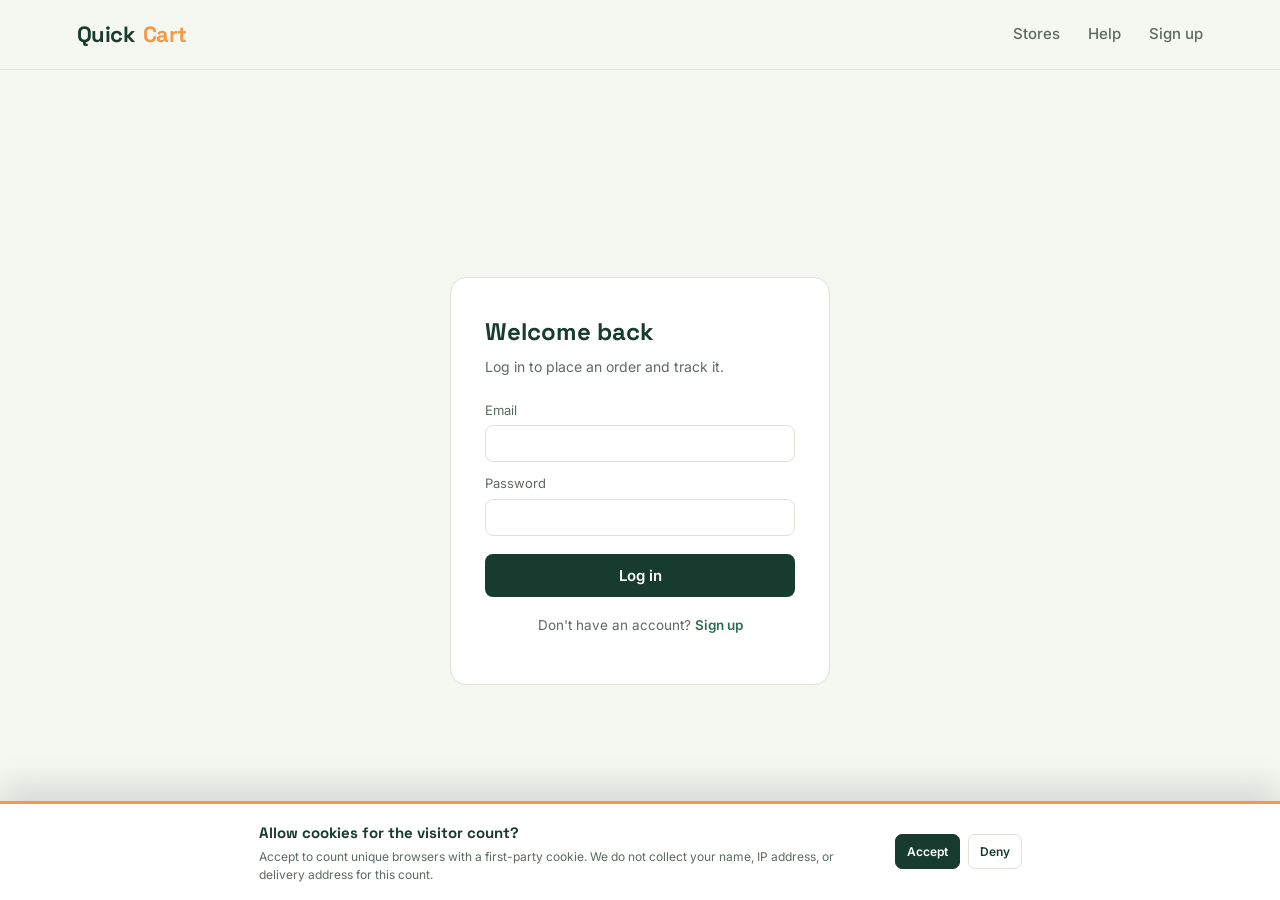
==== src/main/resources/static/login.html @ e5725293 "New App" ====
<!DOCTYPE html>
<html lang="en">
<head>
<meta charset="UTF-8">
<meta name="viewport" content="width=device-width, initial-scale=1.0">
<title>Log in — QuickCart</title>
<link rel="preconnect" href="https://fonts.googleapis.com">
<link href="https://fonts.googleapis.com/css2?family=Space+Grotesk:wght@500;600;700&family=Inter:wght@400;500;600&display=swap" rel="stylesheet">
<link rel="stylesheet" href="style.css">
</head>
<body>

<header>
  <a href="index.html" class="brand">Quick<span>Cart</span></a>
  <nav><ul>
    <li><a href="stores.html">Stores</a></li>
    <li><a href="help.html">Help</a></li>
    <li><a href="signup.html">Sign up</a></li>
  </ul></nav>
</header>

<div class="auth-wrap">
  <div class="auth-card">
    <h2>Welcome back</h2>
    <p class="sub">Log in to place an order and track it.</p>
    <p class="auth-error" id="errorMsg"></p>
    <form id="loginForm">
      <div class="field">
        <label for="email">Email</label>
        <input type="email" id="email" required>
      </div>
      <div class="field">
        <label for="password">Password</label>
        <input type="password" id="password" required>
      </div>
      <button type="submit" class="auth-btn">Log in</button>
    </form>
    <p class="auth-switch">Don't have an account? <a href="signup.html">Sign up</a></p>
  </div>
</div>

<script src="common.js"></script>
<script>
document.getElementById('loginForm').addEventListener('submit', async (e) => {
  e.preventDefault();
  const email = document.getElementById('email').value.trim();
  const password = document.getElementById('password').value;
  const errBox = document.getElementById('errorMsg');
  errBox.classList.remove('show');

  try {
    const data = await api('/api/login', {
      method: 'POST',
      body: JSON.stringify({ email, password })
    });
    setSession(data.token, data.user);
    window.location.href = 'index.html';
  } catch (err) {
    errBox.textContent = err.message;
    errBox.classList.add('show');
  }
});
</script>
</body>
</html>
---- src/main/resources/static/style.css ----
:root{
  --green-deep:#173B2E;
  --green-mid:#2C6E4F;
  --paper:#F5F7F1;
  --paper-card:#FFFFFF;
  --ink:#14231C;
  --mango:#F2994A;
  --teal:#2D6A6A;
  --line:#DEE4D8;
  --muted:#5C6B60;
  --error:#C0392B;
}
*{box-sizing:border-box;}
body{margin:0;background:var(--paper);color:var(--ink);font-family:'Inter',sans-serif;line-height:1.5;}
h1,h2,h3,.brand,.price{font-family:'Space Grotesk',sans-serif;}
a{color:inherit;}
img{max-width:100%;display:block;}

/* NAV */
header{
  display:flex;align-items:center;justify-content:space-between;
  padding:18px 6vw;position:sticky;top:0;background:var(--paper);
  border-bottom:1px solid var(--line);z-index:10;
}
.brand{font-size:22px;font-weight:700;color:var(--green-deep);display:flex;align-items:center;gap:8px;letter-spacing:-0.02em;text-decoration:none;}
.brand span{color:var(--mango);}
nav ul{display:flex;gap:28px;list-style:none;margin:0;padding:0;font-size:15px;font-weight:500;color:var(--muted);align-items:center;}
nav a{text-decoration:none;cursor:pointer;}
nav a:hover{color:var(--green-deep);}
.cart-btn{
  background:var(--green-deep);color:#fff;border:none;border-radius:8px;
  padding:10px 18px;font-family:'Inter';font-weight:600;font-size:14px;
  cursor:pointer;display:flex;align-items:center;gap:8px;
}
.cart-count{
  background:var(--mango);color:#fff;border-radius:50%;width:20px;height:20px;
  display:flex;align-items:center;justify-content:center;font-size:12px;
}
.account-pill{
  background:var(--paper-card);border:1px solid var(--line);padding:8px 14px;
  border-radius:20px;font-size:13px;cursor:pointer;font-family:'Inter';
}
.delivery-banner{
  margin:18px 6vw 0;padding:16px 20px;display:flex;align-items:center;gap:16px;
  background:#E6EEE5;border:1px solid #D4E0D3;border-left:4px solid var(--mango);border-radius:10px;
}
.banner-mark{width:42px;height:42px;display:grid;place-items:center;flex:none;border-radius:50%;
  background:var(--green-deep);color:#fff;font-family:'Space Grotesk';font-weight:700;font-size:13px;}
.banner-copy{display:flex;flex-direction:column;gap:2px;flex:1;}
.banner-copy strong{color:var(--green-deep);font-family:'Space Grotesk';font-size:15px;}
.banner-copy span,.banner-action span{color:var(--muted);font-size:12px;}
.banner-action{display:flex;flex-direction:column;line-height:1.35;padding:0 18px;border-left:1px solid #C9D7C9;}
.banner-action strong{font-family:'Space Grotesk';font-size:18px;color:var(--green-deep);}
.banner-link{display:flex;gap:8px;align-items:center;white-space:nowrap;color:var(--green-deep);font-size:13px;font-weight:700;text-decoration:none;}
.banner-link:hover{color:var(--green-mid);}

.location-section{
  margin:0 6vw 42px;padding:28px 30px;display:flex;align-items:center;justify-content:space-between;gap:28px;
  background:#E6EEE5;border:1px solid #D4E0D3;border-radius:12px;
}
.location-intro{max-width:390px;}
.location-kicker{color:var(--green-mid);font-size:11px;font-weight:700;letter-spacing:.08em;}
.location-intro h2{margin:6px 0;font-size:24px;color:var(--green-deep);}
.location-intro p{margin:0;color:var(--muted);font-size:14px;}
.location-form{width:min(100%,430px);}
.location-form label{display:block;margin-bottom:6px;font-size:13px;font-weight:600;color:var(--green-deep);}
.location-controls{display:flex;gap:8px;}
.location-controls select{flex:1;min-width:0;border:1px solid var(--line);border-radius:8px;padding:11px 12px;background:#fff;color:var(--ink);font:14px 'Inter',sans-serif;}
.location-submit{border:0;border-radius:8px;padding:11px 14px;background:var(--green-deep);color:white;font:600 13px 'Inter',sans-serif;white-space:nowrap;cursor:pointer;}
.location-submit:hover{background:var(--green-mid);}
.location-status{min-height:19px;margin:7px 0 0;color:var(--muted);font-size:12px;}
.location-gps{border:1px solid var(--green-mid);border-radius:8px;padding:10px 12px;background:transparent;color:var(--green-deep);font:600 12px 'Inter',sans-serif;white-space:nowrap;cursor:pointer;}
.location-gps:hover{background:#D8E5D7;}
.map-section{display:grid;grid-template-columns:.72fr 1.28fr;align-items:center;gap:32px;padding-top:0;}
.map-info h2{margin:7px 0;color:var(--green-deep);font-size:26px;}
.map-info p{margin:0 0 16px;color:var(--muted);font-size:14px;max-width:38ch;}
.map-info a{color:var(--green-mid);font-size:13px;font-weight:700;text-decoration:none;}
.map-info a:hover{color:var(--green-deep);}
.map-frame{overflow:hidden;border:1px solid var(--line);border-radius:12px;background:#E8EEE7;box-shadow:0 12px 28px rgba(23,59,46,.09);}
.map-frame iframe{display:block;width:100%;height:300px;border:0;}

/* HERO */
.hero{
  display:grid;grid-template-columns:1.1fr 0.9fr;gap:40px;
  padding:64px 6vw 56px;align-items:center;
}
.hero > div:first-child{animation:rise-in .55s ease-out both;}
.hero-visual{animation:rise-in .65s .1s ease-out both;}
.delivery-banner{animation:rise-in .45s ease-out both;}
.location-section,.map-section{animation:rise-in .5s ease-out both;}
@keyframes rise-in{from{opacity:0;transform:translateY(14px);}to{opacity:1;transform:translateY(0);}}
.hero h1{
  font-size:clamp(34px,4.4vw,54px);line-height:1.08;margin:0 0 18px;
  color:var(--green-deep);font-weight:700;letter-spacing:-0.01em;
}
.hero p{color:var(--muted);font-size:17px;max-width:46ch;margin:0 0 26px;}
.hero-stats{display:flex;gap:34px;margin-top:34px;}
.hero-stats div{border-left:2px solid var(--mango);padding-left:12px;}
.hero-stats .num{font-family:'Space Grotesk';font-size:24px;font-weight:700;color:var(--green-deep);}
.hero-stats .lbl{font-size:13px;color:var(--muted);}
.cta{
  background:var(--mango);color:#fff;border:none;padding:14px 26px;border-radius:8px;
  font-weight:600;font-size:15px;cursor:pointer;font-family:'Inter';
}
.hero-visual{
  background:radial-gradient(circle at 82% 18%,rgba(242,153,74,.17),transparent 34%),var(--green-deep);
  border-radius:18px;padding:28px;color:#fff;
  position:relative;overflow:hidden;min-height:320px;display:flex;flex-direction:column;justify-content:flex-end;
}
.hero-visual .tag{
  position:absolute;top:20px;left:20px;background:rgba(255,255,255,.12);
  padding:7px 12px;border-radius:20px;font-size:13px;display:flex;align-items:center;gap:8px;
}
.live-dot{width:7px;height:7px;border-radius:50%;background:#9FE0A8;box-shadow:0 0 0 4px rgba(159,224,168,.15);}
.route-map{height:132px;position:relative;margin:56px 0 20px;border-radius:12px;background:rgba(255,255,255,.07);}
.route-line{position:absolute;left:19%;right:19%;top:43px;height:2px;background:repeating-linear-gradient(90deg,var(--mango) 0 7px,transparent 7px 13px);}
.route-stop{position:absolute;top:22px;width:42px;height:42px;border:2px solid rgba(255,255,255,.75);border-radius:50%;display:grid;place-items:center;font-weight:700;}
.shop-stop{left:13%;background:var(--mango);color:var(--green-deep);}
.home-stop{right:13%;background:#fff;color:var(--green-deep);font-size:21px;}
.route-caption{position:absolute;left:0;right:0;bottom:13px;text-align:center;color:#CFE3D6;font-size:12px;}
.route-caption span{color:var(--mango);padding:0 7px;}
.order-status{display:flex;align-items:center;justify-content:space-between;gap:16px;}
.hero-visual .eta{font-family:'Space Grotesk';font-size:38px;font-weight:700;line-height:1.1;}
.hero-visual .eta span{font-size:17px;font-weight:500;color:#CFE3D6;}
.hero-visual .eta-lbl{font-size:13px;color:#CFE3D6;margin-top:4px;}
.hero-demo-note{margin-top:12px;color:#CFE3D6;font-size:11px;}
.status-mark{width:38px;height:38px;border-radius:50%;display:grid;place-items:center;background:var(--mango);color:var(--green-deep);font-size:19px;font-weight:700;flex:none;}

/* SECTION */
section{padding:10px 6vw 60px;}
.section-head{display:flex;justify-content:space-between;align-items:flex-end;margin-bottom:24px;flex-wrap:wrap;gap:14px;}
.section-head h2{font-size:26px;color:var(--green-deep);margin:0;}
.section-head p{color:var(--muted);font-size:14px;margin:4px 0 0;}
.filters{display:flex;gap:8px;flex-wrap:wrap;}
.filters button{
  border:1px solid var(--line);background:var(--paper-card);padding:7px 14px;
  border-radius:20px;font-size:13px;cursor:pointer;color:var(--muted);font-family:'Inter';
  transition:background .18s,color .18s,border-color .18s;
}
.filters button.active{background:var(--green-deep);color:#fff;border-color:var(--green-deep);}
.filters button:not(.active):hover{border-color:var(--green-mid);color:var(--green-deep);}
.filters button.active{box-shadow:0 5px 12px rgba(23,59,46,.16);}

.grid{display:grid;grid-template-columns:repeat(auto-fill,minmax(220px,1fr));gap:20px;}
.store-grid{display:grid;grid-template-columns:repeat(auto-fill,minmax(245px,1fr));gap:14px;margin-bottom:28px;}
.store-card{background:#fff;border:1px solid var(--line);border-radius:10px;padding:16px;}
.store-card{animation:rise-in .35s ease-out both;}
.store-card:nth-child(2){animation-delay:.06s;}
.store-card:nth-child(3){animation-delay:.12s;}
.store-card-top{display:flex;align-items:center;gap:12px;}
.store-icon{width:44px;height:44px;display:grid;place-items:center;flex:none;border-radius:9px;background:#EAF1E6;font-size:23px;}
.store-card h3{margin:0;color:var(--green-deep);font-size:16px;}
.store-card p{margin:3px 0 0;color:var(--muted);font-size:12px;}
.store-card-bottom{display:flex;justify-content:space-between;gap:10px;margin-top:16px;padding-top:12px;border-top:1px solid var(--line);font-size:12px;color:var(--muted);}
.store-card-bottom strong{color:var(--green-mid);}
.products-heading{margin:0 0 14px;color:var(--green-deep);font-size:19px;}
.empty-results{grid-column:1/-1;margin:0;padding:24px;background:#fff;border:1px dashed var(--line);border-radius:10px;color:var(--muted);font-size:14px;text-align:center;}
.card{
  background:var(--paper-card);border:1px solid var(--line);border-radius:14px;
  padding:16px;display:flex;flex-direction:column;gap:10px;
  transition:transform .18s ease,box-shadow .18s ease,border-color .18s ease;
}
.card{animation:rise-in .35s ease-out both;}
.card:nth-child(2){animation-delay:.04s;}
.card:nth-child(3){animation-delay:.08s;}
.card:nth-child(4){animation-delay:.12s;}
.card:hover{transform:translateY(-3px);border-color:#C5D4C5;box-shadow:0 12px 28px rgba(23,59,46,.08);}
.card-img{
  height:130px;border-radius:10px;display:flex;align-items:center;justify-content:center;
  font-size:44px;background:linear-gradient(135deg,#EAF1E6,#DCEAD9);
}
.card h3{font-size:16px;margin:0;color:var(--ink);}
.card .desc{font-size:13px;color:var(--muted);margin:0;min-height:32px;}
.product-store{margin:0;color:var(--green-mid);font-size:11px;font-weight:600;}
.card-foot{display:flex;justify-content:space-between;align-items:center;margin-top:auto;}
.price{font-size:17px;font-weight:700;color:var(--green-deep);}
.add-btn{
  background:var(--paper);border:1px solid var(--green-mid);color:var(--green-mid);
  width:32px;height:32px;border-radius:8px;font-size:18px;cursor:pointer;font-family:'Inter';
  line-height:1;
}
.add-btn:hover{background:var(--green-mid);color:#fff;transform:translateY(-1px);}

/* HOW IT WORKS */
.how{background:var(--green-deep);color:#fff;border-radius:20px;margin:0 6vw 60px;padding:48px 40px;}
.how h2{font-size:26px;margin:0 0 30px;}
.how-grid{display:grid;grid-template-columns:repeat(3,1fr);gap:30px;}
.step-art{height:180px;position:relative;overflow:hidden;margin-bottom:22px;border-radius:10px;isolation:isolate;}
.step-art-shop{background:linear-gradient(135deg,#E4EEE1 0 62%,#D6E5D4 62%);}
.step-art-address{background:linear-gradient(135deg,#E4EEEE 0 62%,#D1E3E2 62%);}
.step-art-delivery{background:linear-gradient(135deg,#F4E8D9 0 62%,#EAD5BE 62%);}
.person{position:absolute;z-index:2;left:50%;bottom:10px;width:82px;height:132px;transform:translateX(-50%);}
.person-head{position:absolute;z-index:3;top:5px;left:23px;width:38px;height:42px;border-radius:46% 46% 44% 44%;background:#9B6148;}
.person-hair{position:absolute;z-index:4;top:0;left:20px;width:44px;height:22px;border-radius:50% 50% 30% 30%;background:#292522;}
.person-body{position:absolute;z-index:2;top:44px;left:10px;width:62px;height:56px;border-radius:19px 19px 9px 9px;background:#E09A45;}
.person-arm{position:absolute;z-index:1;top:48px;width:17px;height:54px;border-radius:12px;background:#9B6148;transform-origin:top center;}
.person-arm-left{left:5px;transform:rotate(17deg);}
.person-arm-right{right:5px;transform:rotate(-17deg);}
.person-leg{position:absolute;z-index:1;top:94px;width:23px;height:36px;border-radius:5px 5px 8px 8px;background:#31566B;}
.person-leg-left{left:15px;transform:rotate(3deg);}
.person-leg-right{right:15px;transform:rotate(-3deg);}
.person-customer .person-body{background:#D97A65;}
.person-rider .person-body{background:#377E69;}
.person-rider .person-hair{height:15px;top:4px;border-radius:40% 40% 20% 20%;background:#263A33;}
.market-crate{position:absolute;left:12%;bottom:15px;z-index:1;display:flex;gap:2px;padding:8px 9px;background:#A35E3A;border:4px solid #85482E;border-radius:4px;color:#fff;font-size:21px;}
.shopper-tote{position:absolute;right:15%;bottom:15px;z-index:3;width:39px;height:42px;display:grid;place-items:center;border-radius:4px 4px 9px 9px;background:#F0B850;color:#513B22;font-size:11px;font-weight:700;}
.shopper-tote::before{content:"";position:absolute;top:-9px;width:17px;height:11px;border:3px solid #F0B850;border-bottom:0;border-radius:9px 9px 0 0;}
.address-pin{position:absolute;right:15%;top:24px;z-index:1;color:#D96D58;font-size:39px;line-height:1;}
.customer-phone{position:absolute;right:22%;top:86px;z-index:4;width:23px;height:39px;padding:5px 3px;border:3px solid #263A33;border-radius:5px;background:#F8FBF8;}
.customer-phone span{display:block;height:3px;margin:3px 0;background:#6BA08A;border-radius:2px;}
.delivery-box{position:absolute;left:19%;top:43px;z-index:3;width:48px;height:44px;display:grid;place-items:center;background:#E6A23D;border:4px solid #C27B2C;border-radius:5px;color:#553B20;font-size:11px;font-weight:700;}
.delivery-bike{position:absolute;left:34%;bottom:25px;z-index:1;width:34%;height:3px;background:#263A33;transform:rotate(-8deg);}
.delivery-wheel{position:absolute;z-index:1;bottom:11px;width:38px;height:38px;border:4px solid #263A33;border-radius:50%;}
.delivery-wheel-left{left:28%;}
.delivery-wheel-right{right:21%;}
.how-grid .step .n{font-family:'Space Grotesk';font-size:15px;color:var(--mango);font-weight:700;margin-bottom:8px;}
.how-grid .step h3{font-size:17px;margin:0 0 6px;}
.how-grid .step p{font-size:13.5px;color:#CFE3D6;margin:0;}

.site-footer{padding:50px 6vw 22px;background:#101512;color:#D9E0DB;font-size:13px;}
.footer-sitemap{display:grid;grid-template-columns:repeat(5,minmax(0,1fr));gap:30px;padding-bottom:48px;}
.footer-column{display:flex;flex-direction:column;align-items:flex-start;gap:8px;}
.footer-column h3{color:#858D88;font-size:12px;letter-spacing:.12em;text-transform:uppercase;margin:2px 0 10px;}
.footer-column a{color:#EDF0EE;text-decoration:none;}
.footer-column a:hover{color:#fff;}
.footer-products a{display:flex;align-items:center;gap:12px;font-weight:600;}
.footer-product-icon{width:32px;height:32px;display:grid;place-items:center;border:1px solid rgba(255,255,255,.13);border-radius:50%;background:rgba(255,255,255,.05);color:#D9E0DB;font-size:11px;}
.footer-brandbar{display:flex;align-items:center;justify-content:space-between;gap:24px;padding:28px 0;border-top:1px solid rgba(255,255,255,.12);}
.footer-brand-lockup{display:flex;align-items:center;gap:18px;}
.footer-brand{color:#fff;font-size:22px;}
.footer-brand-lockup>span{color:#A6AEA9;font-size:12px;}
.footer-socials{display:flex;align-items:center;gap:12px;}
.footer-socials a{width:36px;height:36px;display:grid;place-items:center;border:1px solid rgba(255,255,255,.14);border-radius:50%;color:#C8D0CB;font-size:14px;font-weight:700;text-decoration:none;transition:background .18s,color .18s,transform .18s;}
.footer-socials a:hover{background:#fff;color:#101512;transform:translateY(-2px);}
.footer-disclaimer{margin:0;padding:18px 0;border-top:1px solid rgba(255,255,255,.12);color:#929B95;font-size:11px;line-height:1.6;}
.footer-bottom{border-top:1px solid rgba(255,255,255,.12);padding-top:16px;display:flex;justify-content:space-between;flex-wrap:wrap;gap:8px;color:#A9BCAF;font-size:12px;}
.footer-bottom a{color:#D9E0DB;text-decoration:none;}
.footer-bottom a:hover{color:#fff;}

button,a,select,input{transition:color .18s ease,background-color .18s ease,border-color .18s ease,box-shadow .18s ease;}
:focus-visible{outline:3px solid var(--mango);outline-offset:3px;}

/* CART DRAWER */
.delivery-row{display:flex;gap:10px;margin-top:10px;}
.delivery-col{flex:1;}
.delivery-col label{font-size:13px;color:var(--muted);display:block;margin-bottom:5px;}
.delivery-row select,
.delivery-col select,
.delivery-col input{
  width:100%;border:1px solid var(--line);border-radius:8px;padding:9px 11px;
  font-family:'Inter';font-size:14px;color:var(--ink);background:#fff;
}
.overlay{
  position:fixed;inset:0;background:rgba(20,35,28,.35);opacity:0;pointer-events:none;
  transition:opacity .25s;z-index:20;
}
.overlay.open{opacity:1;pointer-events:auto;}
.drawer{
  position:fixed;top:0;right:-420px;width:380px;max-width:88vw;height:100%;background:#fff;
  z-index:30;box-shadow:-8px 0 30px rgba(0,0,0,.15);transition:right .28s ease;
  display:flex;flex-direction:column;
}
.drawer.open{right:0;}
.drawer-head{padding:22px 22px 16px;border-bottom:1px solid var(--line);display:flex;justify-content:space-between;align-items:center;}
.drawer-head h3{margin:0;font-size:19px;color:var(--green-deep);}
.close-btn{border:none;background:none;font-size:20px;cursor:pointer;color:var(--muted);}
.drawer-items{flex:1;overflow-y:auto;padding:14px 22px;}
.cart-line{display:flex;gap:12px;align-items:center;padding:12px 0;border-bottom:1px solid var(--line);}
.cart-line .ic{
  width:44px;height:44px;border-radius:8px;background:var(--paper);display:flex;
  align-items:center;justify-content:center;font-size:20px;flex:none;
}
.cart-line .info{flex:1;}
.cart-line .info .nm{font-size:14px;font-weight:600;}
.cart-line .info .pr{font-size:13px;color:var(--muted);}
.qty{display:flex;align-items:center;gap:8px;}
.qty button{width:22px;height:22px;border:1px solid var(--line);background:#fff;border-radius:5px;cursor:pointer;font-size:13px;}
.empty-msg{color:var(--muted);font-size:14px;text-align:center;padding:40px 10px;}
.drawer-foot{padding:20px 22px 24px;border-top:1px solid var(--line);}
.field{margin-bottom:12px;}
.field label{font-size:13px;color:var(--muted);display:block;margin-bottom:5px;}
.field input, .field textarea{
  width:100%;border:1px solid var(--line);border-radius:8px;padding:9px 11px;
  font-family:'Inter';font-size:14px;color:var(--ink);
}
.row{display:flex;justify-content:space-between;font-size:14px;color:var(--muted);margin-bottom:6px;}
.row.total{font-size:17px;font-weight:700;color:var(--ink);margin-top:10px;}
.checkout-btn{
  width:100%;background:var(--mango);color:#fff;border:none;padding:13px;border-radius:8px;
  font-weight:600;font-size:15px;margin-top:14px;cursor:pointer;font-family:'Inter';
}
.checkout-btn:disabled{background:#E7DFD3;color:#A8A39A;cursor:not-allowed;}

body.modal-open{overflow:hidden;}
.payment-modal{
  position:fixed;inset:0;z-index:60;display:grid;place-items:center;padding:24px;
  background:rgba(18,28,23,.38);backdrop-filter:blur(7px);-webkit-backdrop-filter:blur(7px);
}
.payment-modal[hidden]{display:none;}
.payment-dialog{
  width:min(100%,430px);max-height:min(88vh,720px);overflow-y:auto;
  display:flex;flex-direction:column;align-items:center;text-align:center;
  padding:34px;border:1px solid rgba(255,255,255,.8);border-radius:24px;
  background:#fff;box-shadow:0 24px 80px rgba(15,35,25,.22);
  animation:success-dialog-in .28s cubic-bezier(.2,.8,.2,1) both;
}
.payment-dialog h2{margin:5px 0 18px;color:#17221B;font-size:27px;letter-spacing:-.035em;}
.payment-total-label{margin:0;color:var(--muted);font-size:13px;}
.payment-dialog .payment-total{margin:0 0 19px;color:var(--green-deep);font:700 32px 'Space Grotesk',sans-serif;}
.payment-demo-notice{
  display:flex;flex-direction:column;gap:4px;width:100%;padding:13px 14px;
  border:1px solid #D9E9CE;border-radius:10px;background:#F1F8E9;text-align:left;
}
.payment-demo-notice strong{color:#315D27;font-size:13px;}
.payment-demo-notice span{color:var(--muted);font-size:12px;line-height:1.45;}
.payment-dialog .success-done{margin-top:20px;}
.payment-cancel{
  margin-top:13px;padding:8px;border:0;background:transparent;color:var(--muted);
  font:600 13px 'Inter',sans-serif;cursor:pointer;
}
.payment-cancel:hover{color:var(--green-deep);}
.order-success-modal{
  position:fixed;inset:0;z-index:60;display:grid;place-items:center;padding:24px;
  background:rgba(18,28,23,.38);backdrop-filter:blur(7px);-webkit-backdrop-filter:blur(7px);
}
.order-success-modal[hidden]{display:none;}
.order-success-dialog{
  width:min(100%,430px);max-height:min(88vh,720px);overflow-y:auto;
  display:flex;flex-direction:column;align-items:center;text-align:center;
  padding:38px 38px 30px;border:1px solid rgba(255,255,255,.8);border-radius:28px;
  background:#fff;box-shadow:0 24px 80px rgba(15,35,25,.22);
  animation:success-dialog-in .28s cubic-bezier(.2,.8,.2,1) both;
}
@keyframes success-dialog-in{
  from{opacity:0;transform:translateY(12px) scale(.97);}
  to{opacity:1;transform:translateY(0) scale(1);}
}
.success-icon{width:88px;height:88px;margin:0 0 20px;}
.success-icon svg{display:block;width:100%;height:100%;overflow:visible;}
.success-badge{fill:#B7F278;}
.success-check{fill:none;stroke:#075B3D;stroke-width:6;stroke-linecap:round;stroke-linejoin:round;}
.success-eyebrow{color:var(--green-mid);font-size:10px;font-weight:700;letter-spacing:.14em;}
.order-success-dialog h2{margin:5px 0 8px;color:#17221B;font-size:32px;letter-spacing:-.04em;}
.order-success-dialog > p{max-width:30ch;margin:0;color:var(--muted);font-size:14px;line-height:1.5;}
.order-success-dialog .success-reference{margin-top:9px;color:var(--green-deep);font-size:12px;font-weight:700;}
.success-done{
  width:100%;min-height:48px;margin-top:28px;border:0;border-radius:10px;
  background:#202320;color:white;font:600 15px 'Inter',sans-serif;cursor:pointer;
}
.success-done:hover{background:var(--green-deep);}
.success-orders-link{margin-top:13px;color:var(--green-mid);font-size:13px;font-weight:600;text-decoration:none;}
.success-orders-link:hover{text-decoration:underline;}

.toast{
  position:fixed;bottom:24px;left:50%;transform:translateX(-50%) translateY(20px);
  background:var(--green-deep);color:#fff;padding:12px 22px;border-radius:30px;font-size:14px;
  opacity:0;pointer-events:none;transition:all .25s;z-index:40;text-align:center;max-width:80vw;
}
.toast.show{opacity:1;transform:translateX(-50%) translateY(0);}
.toast.error{background:var(--error);}
.cookie-notice{position:fixed;left:0;bottom:0;z-index:45;display:flex;align-items:center;justify-content:center;gap:28px;width:100%;padding:16px 6vw calc(16px + env(safe-area-inset-bottom));background:#fff;border-top:3px solid var(--mango);box-shadow:0 -12px 36px rgba(20,35,28,.16);}
.cookie-notice strong{color:var(--green-deep);font-family:'Space Grotesk',sans-serif;font-size:15px;}
.cookie-notice p{max-width:76ch;margin:4px 0 0;color:var(--muted);font-size:12px;}
.cookie-actions{display:flex;gap:8px;flex:none;}
.cookie-actions button{border:1px solid var(--line);border-radius:7px;padding:9px 11px;background:#fff;color:var(--green-deep);font:600 12px 'Inter',sans-serif;cursor:pointer;white-space:nowrap;}
.cookie-actions .cookie-accept{background:var(--green-deep);border-color:var(--green-deep);color:#fff;}
.cookie-actions .cookie-accept:hover{background:var(--green-mid);}
.cookie-actions .cookie-decline:hover{background:var(--paper);}

/* AUTH PAGES */
.auth-wrap{
  min-height:calc(100vh - 78px);display:flex;align-items:center;justify-content:center;padding:40px 6vw;
}
.auth-card{
  background:var(--paper-card);border:1px solid var(--line);border-radius:16px;
  padding:36px 34px;width:100%;max-width:380px;
}
.auth-card h2{margin:0 0 6px;color:var(--green-deep);font-size:24px;}
.auth-card .sub{color:var(--muted);font-size:14px;margin:0 0 24px;}
.auth-btn{
  width:100%;background:var(--green-deep);color:#fff;border:none;padding:12px;border-radius:8px;
  font-weight:600;font-size:15px;cursor:pointer;font-family:'Inter';margin-top:6px;
}
.auth-switch{text-align:center;font-size:13.5px;color:var(--muted);margin-top:18px;}
.auth-switch a{color:var(--green-mid);font-weight:600;text-decoration:none;cursor:pointer;}
.auth-error{
  background:#FBEAE7;color:var(--error);font-size:13px;padding:10px 12px;border-radius:8px;
  margin-bottom:16px;display:none;
}
.auth-error.show{display:block;}

/* ORDERS PAGE */
.order-card{
  background:var(--paper-card);border:1px solid var(--line);border-radius:12px;
  padding:18px 20px;margin-bottom:14px;
}
.order-card .order-top{display:flex;justify-content:space-between;font-size:13px;color:var(--muted);margin-bottom:10px;}
.order-card .order-items{font-size:14px;margin-bottom:8px;}
.order-card .order-total{font-weight:700;color:var(--green-deep);font-size:15px;}
.badge{background:#E9F3EC;color:var(--green-mid);border-radius:14px;padding:3px 10px;font-size:12px;font-weight:600;}
.demo-tracking{margin-top:18px;padding:17px;border:1px solid #DCE8D9;border-radius:11px;background:#F8FBF6;}
.tracking-heading{display:flex;align-items:center;justify-content:space-between;gap:12px;}
.tracking-kicker{color:var(--green-mid);font-size:10px;font-weight:700;letter-spacing:.12em;}
.tracking-heading h3{margin:2px 0 0;color:var(--green-deep);font-size:17px;}
.tracking-disclaimer{padding:5px 8px;border-radius:20px;background:#F1EBDC;color:#75552D;font-size:10px;font-weight:600;white-space:nowrap;}
.tracking-route{padding:20px 5px 14px;}
.tracking-route-line{position:relative;height:5px;margin:0 8px;border-radius:5px;background:#DCE5D9;}
.tracking-route-progress{position:absolute;inset:0 auto 0 0;border-radius:inherit;background:var(--green-mid);transition:width .5s ease;}
.tracking-rider{position:absolute;top:50%;display:grid;place-items:center;width:25px;height:25px;border:3px solid #F8FBF6;border-radius:50%;background:var(--mango);color:var(--green-deep);font-size:11px;line-height:1;transform:translate(-50%,-50%);transition:left .5s ease;}
.tracking-route-labels{display:flex;justify-content:space-between;margin-top:10px;color:var(--muted);font-size:11px;}
.tracking-steps{display:grid;grid-template-columns:repeat(4,minmax(0,1fr));gap:6px;margin:0;padding:0;list-style:none;}
.tracking-step{display:flex;align-items:center;gap:5px;color:#839087;font-size:10px;line-height:1.25;}
.tracking-step > span:first-child{display:grid;place-items:center;width:21px;height:21px;flex:none;border:1px solid #CBD5C9;border-radius:50%;background:#fff;font-size:10px;}
.tracking-step.complete,.tracking-step.current{color:var(--green-deep);font-weight:600;}
.tracking-step.complete > span:first-child,.tracking-step.current > span:first-child{border-color:var(--green-mid);background:var(--green-mid);color:#fff;}
.tracking-current{display:flex;align-items:center;justify-content:space-between;gap:12px;margin-top:15px;padding-top:13px;border-top:1px solid #E0E8DD;}
.tracking-current > div{display:grid;gap:3px;}
.tracking-current strong{color:var(--green-deep);font-size:13px;}
.tracking-current > div > span{color:var(--muted);font-size:11px;}
.tracking-eta{color:var(--green-deep);font-size:11px;font-weight:700;text-align:right;white-space:nowrap;}
.tracking-demo-note{margin:12px 0 0;color:var(--muted);font-size:10px;}

/* DIRECTORY AND HELP PAGES */
.directory-page,.help-page{max-width:1240px;margin:0 auto;padding:52px 6vw 72px;}
.directory-heading{display:flex;align-items:flex-end;justify-content:space-between;gap:28px;margin-bottom:22px;}
.directory-heading h1,.help-heading h1{margin:6px 0;color:var(--green-deep);font-size:36px;}
.directory-heading p,.help-heading p{margin:0;color:var(--muted);font-size:15px;}
.directory-filter{display:grid;gap:6px;min-width:220px;color:var(--green-deep);font-size:13px;font-weight:600;}
.directory-filter select{border:1px solid var(--line);border-radius:8px;padding:10px 12px;background:#fff;color:var(--ink);font:14px 'Inter',sans-serif;}
.directory-status{min-height:22px;margin:0 0 16px;color:var(--muted);font-size:13px;}
.directory-grid{display:grid;grid-template-columns:repeat(auto-fill,minmax(275px,1fr));gap:16px;}
.directory-card{display:flex;flex-direction:column;gap:16px;padding:18px;background:#fff;border:1px solid var(--line);border-radius:10px;animation:rise-in .35s ease-out both;}
.directory-card-head{display:flex;align-items:center;gap:12px;}
.directory-card-head h2{margin:0;color:var(--green-deep);font-size:17px;}
.directory-card-head p{margin:3px 0 0;color:var(--muted);font-size:12px;}
.directory-detail{display:grid;gap:8px;padding-top:13px;border-top:1px solid var(--line);font-size:12px;color:var(--muted);}
.directory-detail strong{color:var(--green-mid);font-size:13px;}
.area-list{display:flex;flex-wrap:wrap;gap:6px;}
.area-list span{padding:4px 8px;border-radius:6px;background:#EAF1E6;color:var(--green-deep);font-size:11px;}
.directory-products{display:grid;gap:6px;color:var(--muted);font-size:12px;}
.directory-cta{display:flex;align-items:center;justify-content:space-between;margin-top:auto;padding-top:12px;border-top:1px solid var(--line);color:var(--green-deep);font-size:13px;font-weight:700;text-decoration:none;}
.directory-cta:hover{color:var(--green-mid);}
.help-heading{max-width:640px;margin-bottom:34px;}
.faq-list{max-width:850px;border-top:1px solid var(--line);}
.faq-list details{border-bottom:1px solid var(--line);}
.faq-list summary{position:relative;padding:18px 36px 18px 0;list-style:none;color:var(--green-deep);font-family:'Space Grotesk',sans-serif;font-size:17px;font-weight:600;cursor:pointer;}
.faq-list summary::-webkit-details-marker{display:none;}
.faq-list summary::after{content:'+';position:absolute;right:4px;top:13px;color:var(--green-mid);font-family:'Inter',sans-serif;font-size:23px;font-weight:400;}
.faq-list details[open] summary::after{content:'−';}
.faq-list details p{max-width:72ch;margin:0;padding:0 30px 18px 0;color:var(--muted);font-size:14px;}
.help-action{display:flex;align-items:center;justify-content:space-between;gap:24px;margin-top:42px;padding:24px 28px;border-radius:10px;background:var(--green-deep);color:#fff;}
.help-action h2{margin:0 0 4px;font-size:20px;}
.help-action p{margin:0;color:#CFE3D6;font-size:13px;}
.help-action a{display:flex;gap:12px;align-items:center;white-space:nowrap;color:#fff;font-size:13px;font-weight:700;text-decoration:none;}
.help-action a:hover{color:var(--mango);}

/* MERCHANT ONBOARDING */
.merchant-cta-section{
  position:relative;display:grid;grid-template-columns:190px 1fr;align-items:center;gap:34px;
  margin:0 6vw 56px;padding:34px 42px;overflow:hidden;border:1px solid #D4E0D3;
  border-radius:18px;background:radial-gradient(circle at 12% 25%,#F6D9A9 0 0,transparent 32%),#E6EEE5;
}
.merchant-cta-art{position:relative;min-height:130px;display:grid;place-items:center;}
.merchant-cta-bag{width:86px;height:82px;display:grid;place-items:center;border-radius:12px 12px 20px 20px;background:var(--green-deep);color:#fff;font:700 24px 'Space Grotesk',sans-serif;box-shadow:0 14px 25px rgba(23,59,46,.18);}
.merchant-cta-bag::before{content:"";position:absolute;top:17px;width:34px;height:26px;border:5px solid var(--mango);border-bottom:0;border-radius:22px 22px 0 0;}
.merchant-cta-spark{position:absolute;color:#D9823F;font-size:23px;}
.merchant-spark-one{top:5px;right:22px;}
.merchant-spark-two{bottom:8px;left:15px;font-size:16px;}
.merchant-cta-copy h2{margin:5px 0 7px;color:var(--green-deep);font-size:27px;}
.merchant-cta-copy p{max-width:70ch;margin:0;color:var(--muted);font-size:14px;}
.merchant-cta-actions{display:flex;align-items:center;gap:20px;flex-wrap:wrap;margin-top:17px;}
.merchant-cta-button{display:inline-flex;align-items:center;gap:12px;padding:11px 16px;border-radius:8px;background:var(--green-deep);color:#fff;font-size:13px;font-weight:700;text-decoration:none;}
.merchant-cta-button:hover{background:var(--green-mid);}
.merchant-login-link{color:var(--green-deep);font-size:12px;font-weight:600;text-decoration:none;}
.merchant-login-link:hover{text-decoration:underline;}
.merchant-cta-copy > small{display:block;margin-top:12px;color:var(--muted);font-size:11px;}
.merchant-page{max-width:1020px;margin:0 auto;padding:46px 6vw 72px;}
.merchant-page-heading{max-width:750px;margin:0 0 22px;}
.merchant-page-heading h1{margin:6px 0;color:var(--green-deep);font-size:clamp(30px,4vw,40px);letter-spacing:-.03em;}
.merchant-page-heading p{margin:0;color:var(--muted);font-size:14px;}
.merchant-notice{margin-bottom:22px;padding:16px 18px;border:1px solid #E9D8B7;border-left:4px solid var(--mango);border-radius:9px;background:#FFF9EE;}
.merchant-notice strong{color:#67481F;font-size:13px;}
.merchant-notice p{margin:5px 0 0;color:#685D4C;font-size:12px;line-height:1.55;}
.merchant-form{padding:24px;background:#fff;border:1px solid var(--line);border-radius:14px;box-shadow:0 12px 32px rgba(23,59,46,.05);}
.merchant-form fieldset{margin:0 0 23px;padding:0 0 20px;border:0;border-bottom:1px solid var(--line);}
.merchant-form legend{width:100%;margin-bottom:14px;color:var(--green-deep);font:600 17px 'Space Grotesk',sans-serif;}
.merchant-form-grid{display:grid;grid-template-columns:repeat(2,minmax(0,1fr));gap:14px;}
.merchant-form-grid > label{display:grid;align-content:start;gap:6px;color:var(--green-deep);font-size:12px;font-weight:600;}
.merchant-form-grid input,.merchant-form-grid select,.merchant-form-grid textarea{
  width:100%;min-width:0;padding:10px 11px;border:1px solid var(--line);border-radius:7px;
  background:#fff;color:var(--ink);font:14px 'Inter',sans-serif;
}
.merchant-form-grid input[readonly]{background:#F1F3EF;color:var(--muted);}
.merchant-form-grid small,.service-area-label small{color:var(--muted);font-size:11px;font-weight:400;}
.merchant-full-field{grid-column:1/-1;}
.service-area-field{margin-top:2px;}
.service-area-label{display:grid;gap:3px;margin-bottom:10px;color:var(--green-deep);font-size:12px;font-weight:600;}
.service-area-options{display:grid;grid-template-columns:repeat(4,minmax(0,1fr));gap:8px;}
.service-area-options label{display:flex;align-items:center;gap:7px;padding:8px;border:1px solid var(--line);border-radius:7px;background:#FCFDFB;color:var(--ink);font-size:11px;cursor:pointer;}
.service-area-options label:has(input:checked){border-color:#9CBBA5;background:#EDF5EC;color:var(--green-deep);}
.service-area-options input,.merchant-declaration input{accent-color:var(--green-mid);}
.merchant-declaration{display:flex;align-items:flex-start;gap:10px;margin:0 0 16px;color:var(--muted);font-size:12px;line-height:1.5;}
.merchant-declaration input{flex:none;margin-top:3px;}
.merchant-form .auth-btn{margin-top:0;}
.auth-btn:disabled{opacity:.6;cursor:wait;}
.merchant-auth-wrap{min-height:calc(100vh - 78px);display:grid;place-items:center;padding:40px 6vw;}
.merchant-auth-wrap .auth-card{max-width:430px;}
.merchant-auth-wrap .auth-card h1{margin:5px 0;color:var(--green-deep);font:700 27px 'Space Grotesk',sans-serif;}
.merchant-customer-link{margin:10px 0 0;text-align:center;font-size:12px;}
.merchant-customer-link a{color:var(--green-mid);}
.merchant-dashboard-heading{display:flex;align-items:center;justify-content:space-between;gap:20px;max-width:none;}
.merchant-status{flex:none;padding:9px 12px;border:1px solid #E9D8B7;border-radius:20px;background:#FFF9EE;color:#67481F;font-size:11px;font-weight:700;}
.merchant-success{display:none;margin:0 0 14px;padding:10px 12px;border-radius:7px;background:#EAF4E7;color:#315D27;font-size:13px;}
.merchant-success:not(:empty){display:block;}
.merchant-save-button{max-width:260px;}
.merchant-kyc-checklist{margin-top:20px;padding:20px 22px;border:1px solid var(--line);border-radius:12px;background:#F9FBF8;}
.merchant-kyc-checklist h2{margin:0;color:var(--green-deep);font:600 18px 'Space Grotesk',sans-serif;}
.merchant-kyc-checklist p,.merchant-kyc-checklist li{color:var(--muted);font-size:12px;}
.merchant-kyc-checklist ul{display:grid;gap:5px;padding-left:20px;}
.merchant-kyc-checklist > strong{color:#67481F;font-size:12px;}
.admin-demo-warning{margin-bottom:20px;}
.admin-demo-warning code{padding:2px 5px;border-radius:4px;background:#F2EBDD;font:600 11px ui-monospace,SFMono-Regular,Menlo,monospace;}
.admin-queue-toolbar{display:flex;align-items:center;justify-content:space-between;gap:12px;margin:26px 0 4px;}
.admin-queue-toolbar label{display:flex;align-items:center;gap:8px;color:var(--green-deep);font-size:12px;font-weight:600;}
.admin-queue-toolbar select{padding:8px 10px;border:1px solid var(--line);border-radius:7px;background:#fff;color:var(--ink);font:12px 'Inter',sans-serif;}
.admin-refresh-button{padding:9px 12px;border:1px solid var(--line);border-radius:7px;background:#fff;color:var(--green-deep);font:600 12px 'Inter',sans-serif;cursor:pointer;}
.admin-refresh-button:hover{background:#EDF5EC;}
.admin-application-list{display:grid;gap:15px;}
.admin-application-card{padding:20px;border:1px solid var(--line);border-radius:12px;background:#fff;box-shadow:0 8px 24px rgba(23,59,46,.04);}
.admin-application-top{display:flex;align-items:flex-start;justify-content:space-between;gap:16px;}
.admin-application-top h2{margin:4px 0 2px;color:var(--green-deep);font-size:20px;}
.admin-application-top p{margin:0;color:var(--muted);font-size:12px;}
.merchant-status.status-approved{border-color:#B8D5B7;background:#EEF7EC;color:#315D27;}
.merchant-status.status-rejected{border-color:#E8C1BB;background:#FCF0EE;color:#963E34;}
.merchant-status.status-changes_requested{border-color:#E9D8B7;background:#FFF9EE;color:#67481F;}
.admin-application-details{display:grid;gap:6px;margin-top:14px;padding-top:13px;border-top:1px solid var(--line);}
.admin-application-details p{margin:0;color:var(--muted);font-size:12px;overflow-wrap:anywhere;}
.admin-application-details strong{color:var(--ink);}
.admin-application-details a{color:var(--green-mid);}
.admin-application-details .admin-review-note{padding:9px 10px;border-radius:6px;background:#FFF9EE;}
.admin-review-controls{display:grid;gap:12px;margin-top:16px;padding-top:14px;border-top:1px solid var(--line);}
.admin-review-controls > label{display:grid;gap:6px;color:var(--green-deep);font-size:12px;font-weight:600;}
.admin-review-controls > label > span{color:var(--muted);font-size:10px;font-weight:400;}
.admin-review-controls textarea{width:100%;padding:9px 10px;border:1px solid var(--line);border-radius:7px;font:13px 'Inter',sans-serif;resize:vertical;}
.admin-review-actions{display:flex;flex-wrap:wrap;gap:8px;}
.admin-review-actions button{padding:9px 12px;border:1px solid transparent;border-radius:7px;color:#fff;font:600 11px 'Inter',sans-serif;cursor:pointer;}
.admin-review-actions .review-approve{background:var(--green-mid);}
.admin-review-actions .review-changes{background:#9A6A2E;}
.admin-review-actions .review-reject{background:#A84238;}
.admin-review-actions button:hover{filter:brightness(.92);}
.admin-reviewed-meta{margin:14px 0 0;color:var(--muted);font-size:11px;}

@media(max-width:820px){
  .hero{grid-template-columns:1fr;}
  .how-grid{grid-template-columns:1fr;}
  .footer-sitemap{grid-template-columns:repeat(3,minmax(0,1fr));gap:28px 20px;}
  .location-section{align-items:flex-start;flex-direction:column;gap:20px;}
  .location-form{width:100%;}
  .map-section{grid-template-columns:1fr;gap:18px;}
  .map-info p{max-width:55ch;}
  .directory-page,.help-page{padding:40px 5vw 56px;}
  .merchant-cta-section{grid-template-columns:130px 1fr;gap:20px;margin-right:5vw;margin-left:5vw;padding:28px;}
  .service-area-options{grid-template-columns:repeat(3,minmax(0,1fr));}
}
@media(max-width:580px){
  header{padding:14px 5vw;}
  header{gap:8px;}
  nav{max-width:56vw;overflow-x:auto;}
  nav ul{gap:9px;font-size:12px;white-space:nowrap;}
  .account-pill{padding:6px 9px;font-size:11px;}
  .cart-btn{padding:9px 12px;}
  .delivery-banner{margin:12px 5vw 0;padding:13px;gap:10px;flex-wrap:wrap;}
  .banner-mark{width:36px;height:36px;}
  .banner-copy{flex-basis:calc(100% - 50px);}
  .banner-copy strong{font-size:14px;}
  .banner-action{margin-left:46px;padding-left:0;border:0;}
  .banner-link{margin-left:auto;}
  .location-section{margin:0 5vw 32px;padding:22px 18px;}
  .location-controls{display:grid;grid-template-columns:1fr 1fr;}
  .location-controls select{grid-column:1/-1;}
  .location-submit{width:100%;}
  .location-gps{width:100%;}
  .map-frame iframe{height:250px;}
  .hero{padding:42px 5vw 40px;gap:28px;}
  .hero h1{font-size:36px;}
  .hero-stats{gap:18px;}
  .hero-stats .num{font-size:20px;}
  .hero-stats .lbl{font-size:11px;}
  section{padding:10px 5vw 44px;}
  .filters{width:100%;flex-wrap:nowrap;overflow-x:auto;padding:2px 1px 6px;}
  .filters button{white-space:nowrap;}
  .grid{grid-template-columns:repeat(auto-fill,minmax(155px,1fr));gap:12px;}
  .card{padding:12px;}
  .card-img{height:104px;}
  .how{margin:0 5vw 42px;padding:32px 24px;}
  .step-art{height:155px;}
  .footer-sitemap{grid-template-columns:repeat(2,minmax(0,1fr));gap:28px 18px;}
  .footer-brandbar{align-items:flex-start;flex-direction:column;}
  .footer-brand-lockup{align-items:flex-start;flex-direction:column;gap:4px;}
  .site-footer{padding:34px 5vw 18px;}
  .directory-heading{align-items:stretch;flex-direction:column;gap:18px;}
  .directory-filter{min-width:0;}
  .directory-heading h1,.help-heading h1{font-size:30px;}
  .help-action{align-items:flex-start;flex-direction:column;padding:22px;}
  .merchant-cta-section{grid-template-columns:1fr;gap:8px;margin:0 5vw 40px;padding:24px 20px;}
  .merchant-cta-art{min-height:100px;justify-content:start;padding-left:25px;}
  .merchant-cta-bag{width:66px;height:62px;font-size:20px;}
  .merchant-cta-bag::before{top:10px;width:27px;height:21px;border-width:4px;}
  .merchant-cta-copy h2{font-size:23px;}
  .merchant-cta-actions{align-items:flex-start;flex-direction:column;gap:12px;}
  .merchant-page{padding:32px 5vw 52px;}
  .merchant-form{padding:18px 14px;}
  .merchant-form-grid{grid-template-columns:1fr;}
  .merchant-full-field{grid-column:auto;}
  .service-area-options{grid-template-columns:repeat(2,minmax(0,1fr));}
  .merchant-dashboard-heading{align-items:flex-start;flex-direction:column;}
  .admin-application-card{padding:15px;}
  .admin-application-top{align-items:flex-start;flex-direction:column;gap:9px;}
  .admin-queue-toolbar{align-items:flex-start;flex-direction:column;}
  .demo-tracking{padding:14px 12px;}
  .tracking-heading{align-items:flex-start;flex-direction:column;gap:7px;}
  .tracking-steps{grid-template-columns:repeat(2,minmax(0,1fr));row-gap:10px;}
  .tracking-current{align-items:flex-start;flex-direction:column;gap:7px;}
  .tracking-eta{text-align:left;}
  .cookie-notice{align-items:stretch;flex-direction:column;gap:12px;padding:14px 5vw calc(14px + env(safe-area-inset-bottom));}
  .cookie-actions button{flex:1;}
  .order-success-modal{align-items:end;padding:0;background:rgba(18,28,23,.36);}
  .order-success-dialog{
    width:100%;max-height:88vh;padding:30px 24px calc(22px + env(safe-area-inset-bottom));
    border:0;border-radius:30px 30px 0 0;box-shadow:0 -12px 44px rgba(15,35,25,.18);
    animation:success-sheet-in .32s cubic-bezier(.2,.8,.2,1) both;
  }
  .payment-modal{align-items:end;padding:0;background:rgba(18,28,23,.36);}
  .payment-dialog{
    width:100%;max-height:88vh;padding:28px 22px calc(20px + env(safe-area-inset-bottom));
    border:0;border-radius:28px 28px 0 0;box-shadow:0 -12px 44px rgba(15,35,25,.18);
    animation:success-sheet-in .32s cubic-bezier(.2,.8,.2,1) both;
  }
  .payment-dialog h2{font-size:25px;}
  .payment-dialog .success-done{min-height:50px;}
  @keyframes success-sheet-in{from{transform:translateY(100%);}to{transform:translateY(0);}}
  .success-icon{width:82px;height:82px;margin-bottom:15px;}
  .order-success-dialog h2{font-size:29px;}
  .success-done{margin-top:23px;min-height:50px;}
}
@media(prefers-reduced-motion:reduce){
  *,*::before,*::after{scroll-behavior:auto!important;animation-duration:.01ms!important;animation-iteration-count:1!important;transition-duration:.01ms!important;}
}
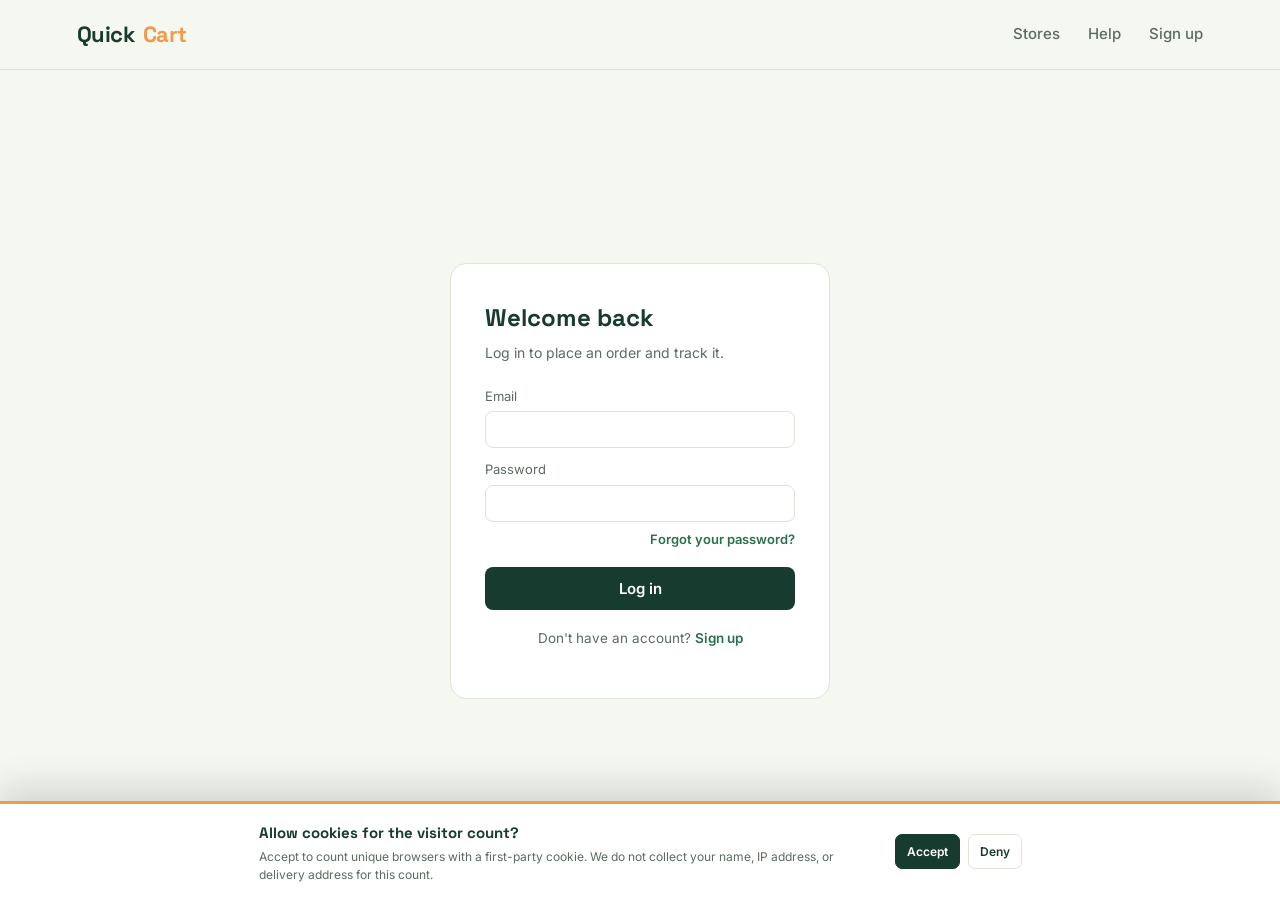
==== commit 24e1de48: "feat:forgot am" ====
--- a/src/main/resources/static/login.html
+++ b/src/main/resources/static/login.html
@@ -33,6 +33,7 @@
         <label for="password">Password</label>
         <input type="password" id="password" required>
       </div>
+      <p class="auth-recovery"><a href="forgot-password.html">Forgot your password?</a></p>
       <button type="submit" class="auth-btn">Log in</button>
     </form>
     <p class="auth-switch">Don't have an account? <a href="signup.html">Sign up</a></p>
--- a/src/main/resources/static/style.css
+++ b/src/main/resources/static/style.css
@@ -383,11 +383,18 @@
 }
 .auth-switch{text-align:center;font-size:13.5px;color:var(--muted);margin-top:18px;}
 .auth-switch a{color:var(--green-mid);font-weight:600;text-decoration:none;cursor:pointer;}
+.auth-recovery{text-align:right;margin:-4px 0 12px;font-size:13px;}
+.auth-recovery a{color:var(--green-mid);font-weight:600;text-decoration:none;}
 .auth-error{
   background:#FBEAE7;color:var(--error);font-size:13px;padding:10px 12px;border-radius:8px;
   margin-bottom:16px;display:none;
 }
 .auth-error.show{display:block;}
+.auth-success{
+  background:#E9F3EC;color:var(--green-deep);font-size:13px;padding:10px 12px;border-radius:8px;
+  margin-bottom:16px;display:none;
+}
+.auth-success.show{display:block;}
 
 /* ORDERS PAGE */
 .order-card{
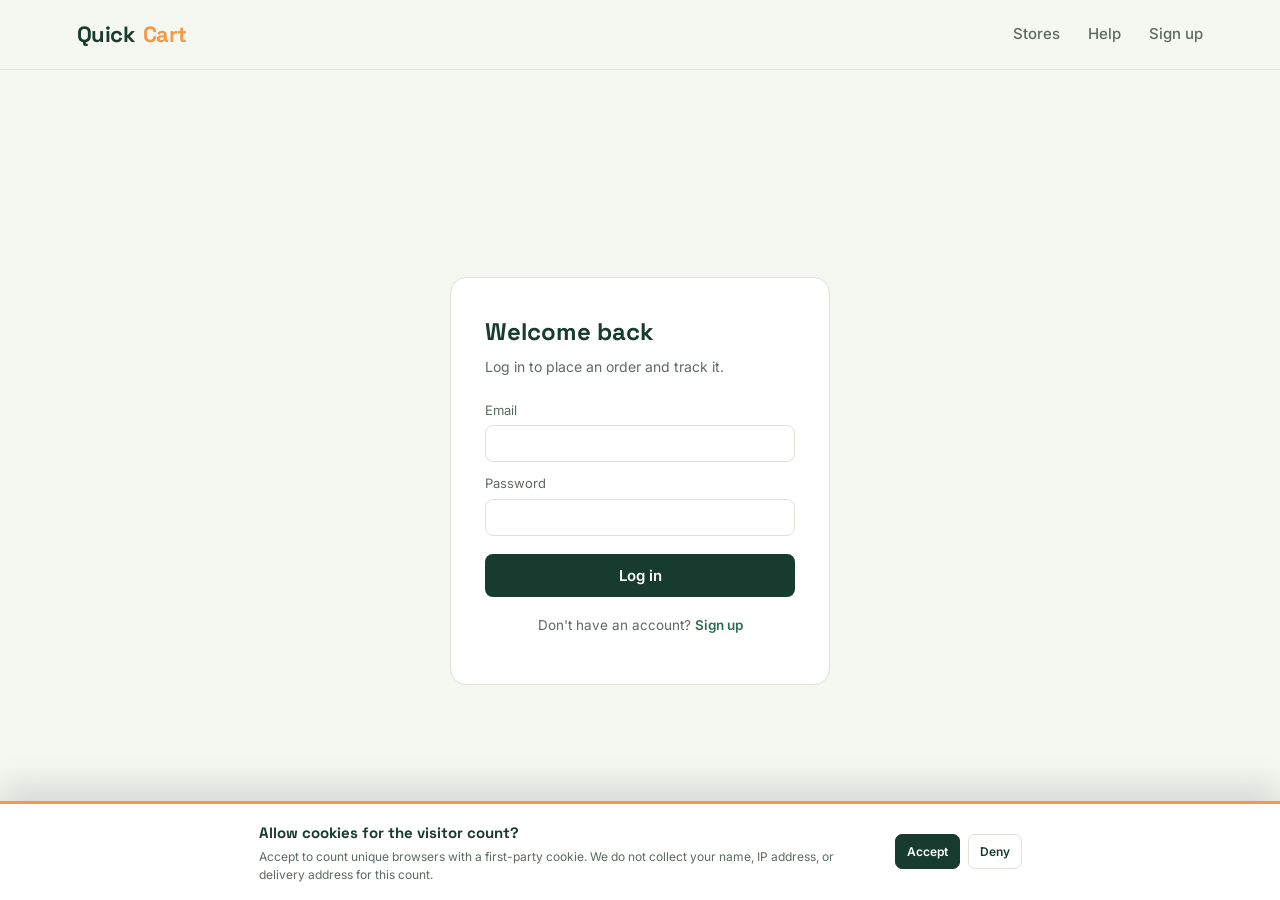
==== commit 6f6e42f5: "final version" ====
--- a/src/main/resources/static/login.html
+++ b/src/main/resources/static/login.html
@@ -33,7 +33,6 @@
         <label for="password">Password</label>
         <input type="password" id="password" required>
       </div>
-      <p class="auth-recovery"><a href="forgot-password.html">Forgot your password?</a></p>
       <button type="submit" class="auth-btn">Log in</button>
     </form>
     <p class="auth-switch">Don't have an account? <a href="signup.html">Sign up</a></p>
--- a/src/main/resources/static/style.css
+++ b/src/main/resources/static/style.css
@@ -313,6 +313,31 @@
 }
 .payment-demo-notice strong{color:#315D27;font-size:13px;}
 .payment-demo-notice span{color:var(--muted);font-size:12px;line-height:1.45;}
+.payment-account{
+  width:100%;margin-bottom:12px;padding:13px 14px;border:1px solid #D9E9CE;border-radius:10px;
+  background:#F1F8E9;text-align:left;
+}
+.payment-account-title{display:block;margin-bottom:8px;color:#315D27;font-size:13px;}
+.payment-account-row{display:flex;align-items:center;gap:8px;padding:4px 0;font-size:13px;}
+.payment-account-row span{flex:0 0 108px;color:var(--muted);}
+.payment-account-row b{flex:1;color:#17221B;word-break:break-all;}
+.payment-account-row[hidden]{display:none;}
+.payment-copy{
+  padding:4px 11px;border:1px solid var(--green-deep);border-radius:8px;background:#fff;
+  color:var(--green-deep);font:600 12px 'Inter',sans-serif;cursor:pointer;
+}
+.receipt-upload{
+  display:flex;flex-direction:column;gap:4px;width:100%;margin-bottom:12px;padding:14px;
+  border:2px dashed #C9C2B6;border-radius:10px;cursor:pointer;text-align:center;
+}
+.receipt-upload:hover,.receipt-upload:focus-within{border-color:var(--green-deep);background:#FAFAF7;}
+.receipt-upload strong{color:#17221B;font-size:14px;}
+.receipt-upload span{color:var(--muted);font-size:12px;word-break:break-all;}
+.payment-wait-notice{border-color:#F0D995;background:#FFF8E6;}
+.payment-wait-notice strong{color:#7A5B00;}
+.payment-error{width:100%;margin:12px 0 0;color:#B00020;font-size:13px;text-align:left;}
+.payment-error[hidden]{display:none;}
+.payment-dialog .success-done:disabled{opacity:.45;cursor:not-allowed;}
 .payment-dialog .success-done{margin-top:20px;}
 .payment-cancel{
   margin-top:13px;padding:8px;border:0;background:transparent;color:var(--muted);
@@ -383,18 +408,11 @@
 }
 .auth-switch{text-align:center;font-size:13.5px;color:var(--muted);margin-top:18px;}
 .auth-switch a{color:var(--green-mid);font-weight:600;text-decoration:none;cursor:pointer;}
-.auth-recovery{text-align:right;margin:-4px 0 12px;font-size:13px;}
-.auth-recovery a{color:var(--green-mid);font-weight:600;text-decoration:none;}
 .auth-error{
   background:#FBEAE7;color:var(--error);font-size:13px;padding:10px 12px;border-radius:8px;
   margin-bottom:16px;display:none;
 }
 .auth-error.show{display:block;}
-.auth-success{
-  background:#E9F3EC;color:var(--green-deep);font-size:13px;padding:10px 12px;border-radius:8px;
-  margin-bottom:16px;display:none;
-}
-.auth-success.show{display:block;}
 
 /* ORDERS PAGE */
 .order-card{
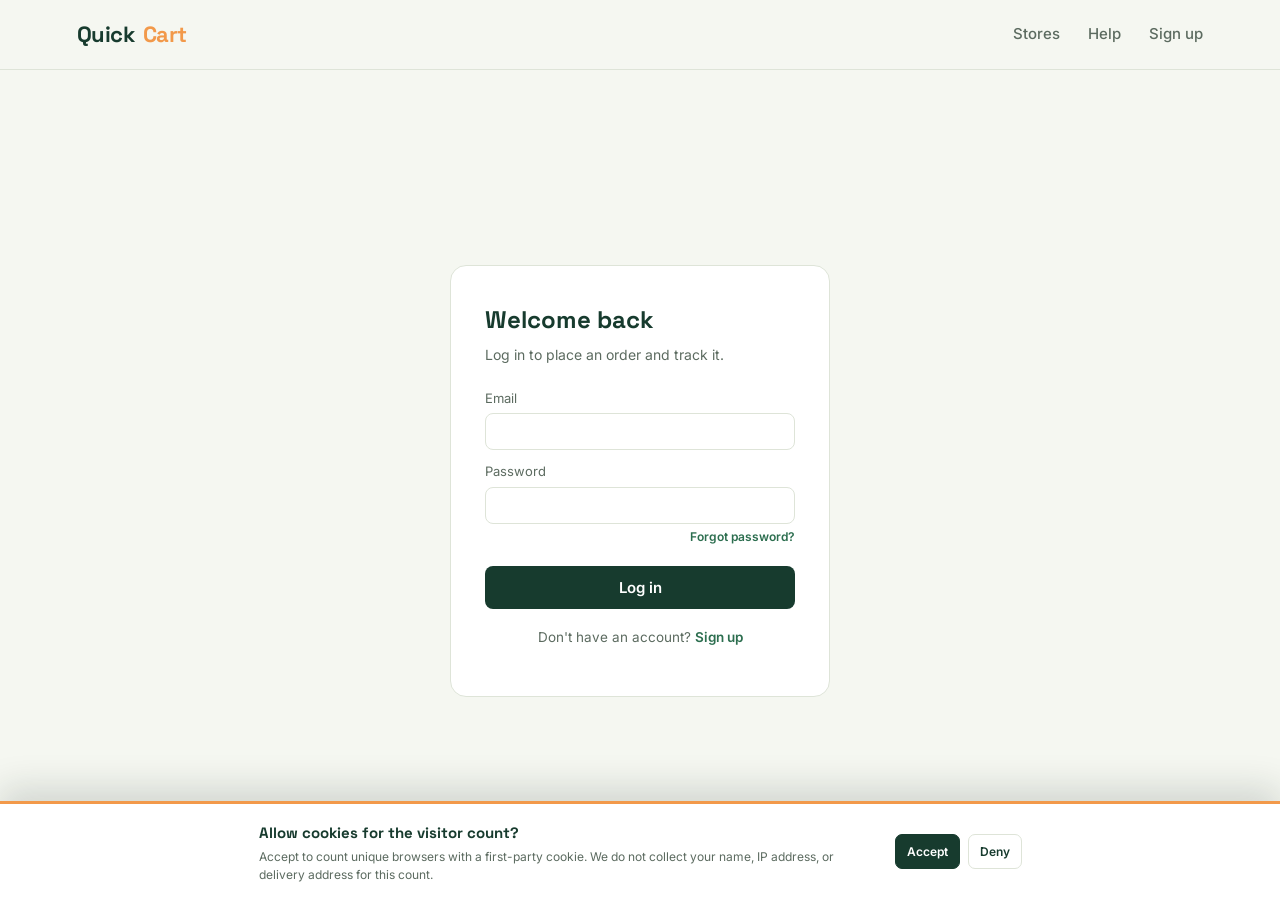
==== commit b167f239: "Updated" ====
--- a/src/main/resources/static/login.html
+++ b/src/main/resources/static/login.html
@@ -33,6 +33,7 @@
         <label for="password">Password</label>
         <input type="password" id="password" required>
       </div>
+      <p class="auth-forgot-password"><a href="forgot-password.html">Forgot password?</a></p>
       <button type="submit" class="auth-btn">Log in</button>
     </form>
     <p class="auth-switch">Don't have an account? <a href="signup.html">Sign up</a></p>
--- a/src/main/resources/static/style.css
+++ b/src/main/resources/static/style.css
@@ -408,6 +408,9 @@
 }
 .auth-switch{text-align:center;font-size:13.5px;color:var(--muted);margin-top:18px;}
 .auth-switch a{color:var(--green-mid);font-weight:600;text-decoration:none;cursor:pointer;}
+.auth-forgot-password{margin:-8px 0 14px;text-align:right;font-size:12px;}
+.auth-forgot-password a{color:var(--green-mid);font-weight:600;text-decoration:none;}
+.auth-forgot-password a:hover{text-decoration:underline;}
 .auth-error{
   background:#FBEAE7;color:var(--error);font-size:13px;padding:10px 12px;border-radius:8px;
   margin-bottom:16px;display:none;
